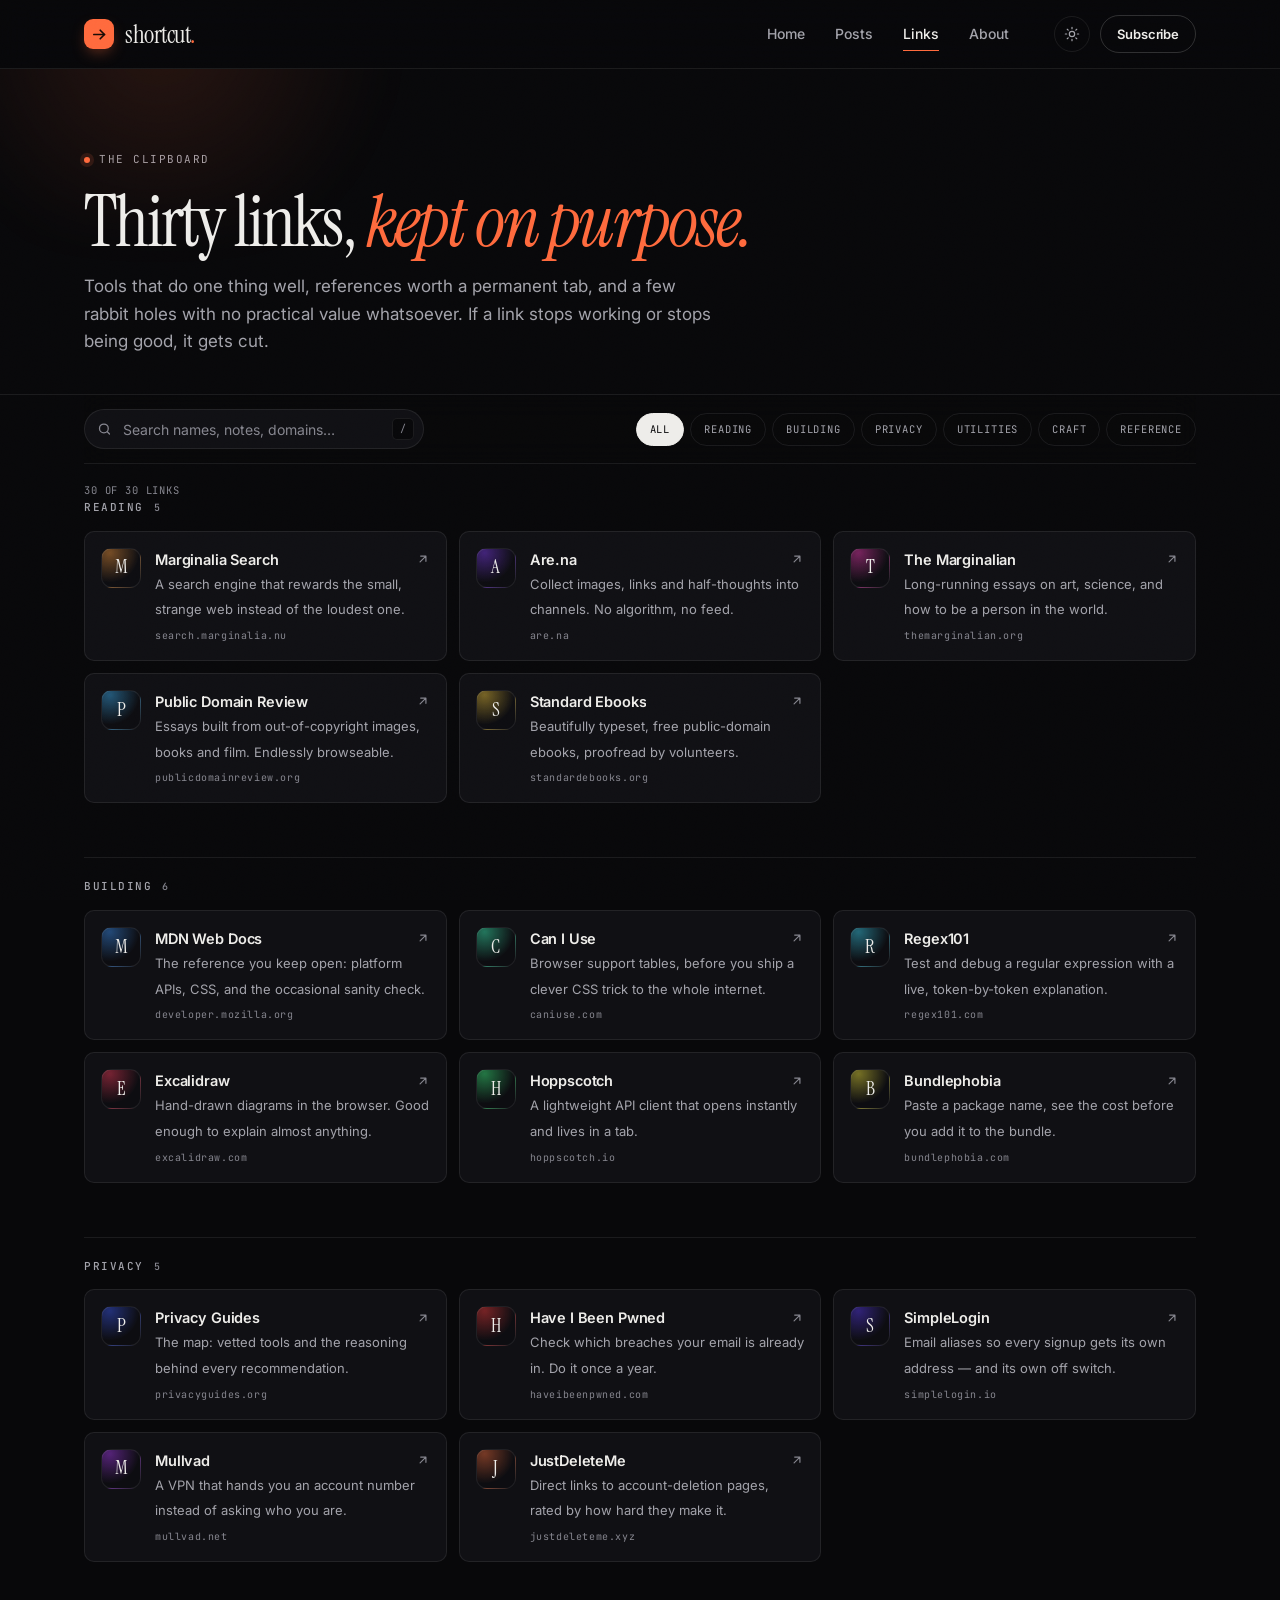
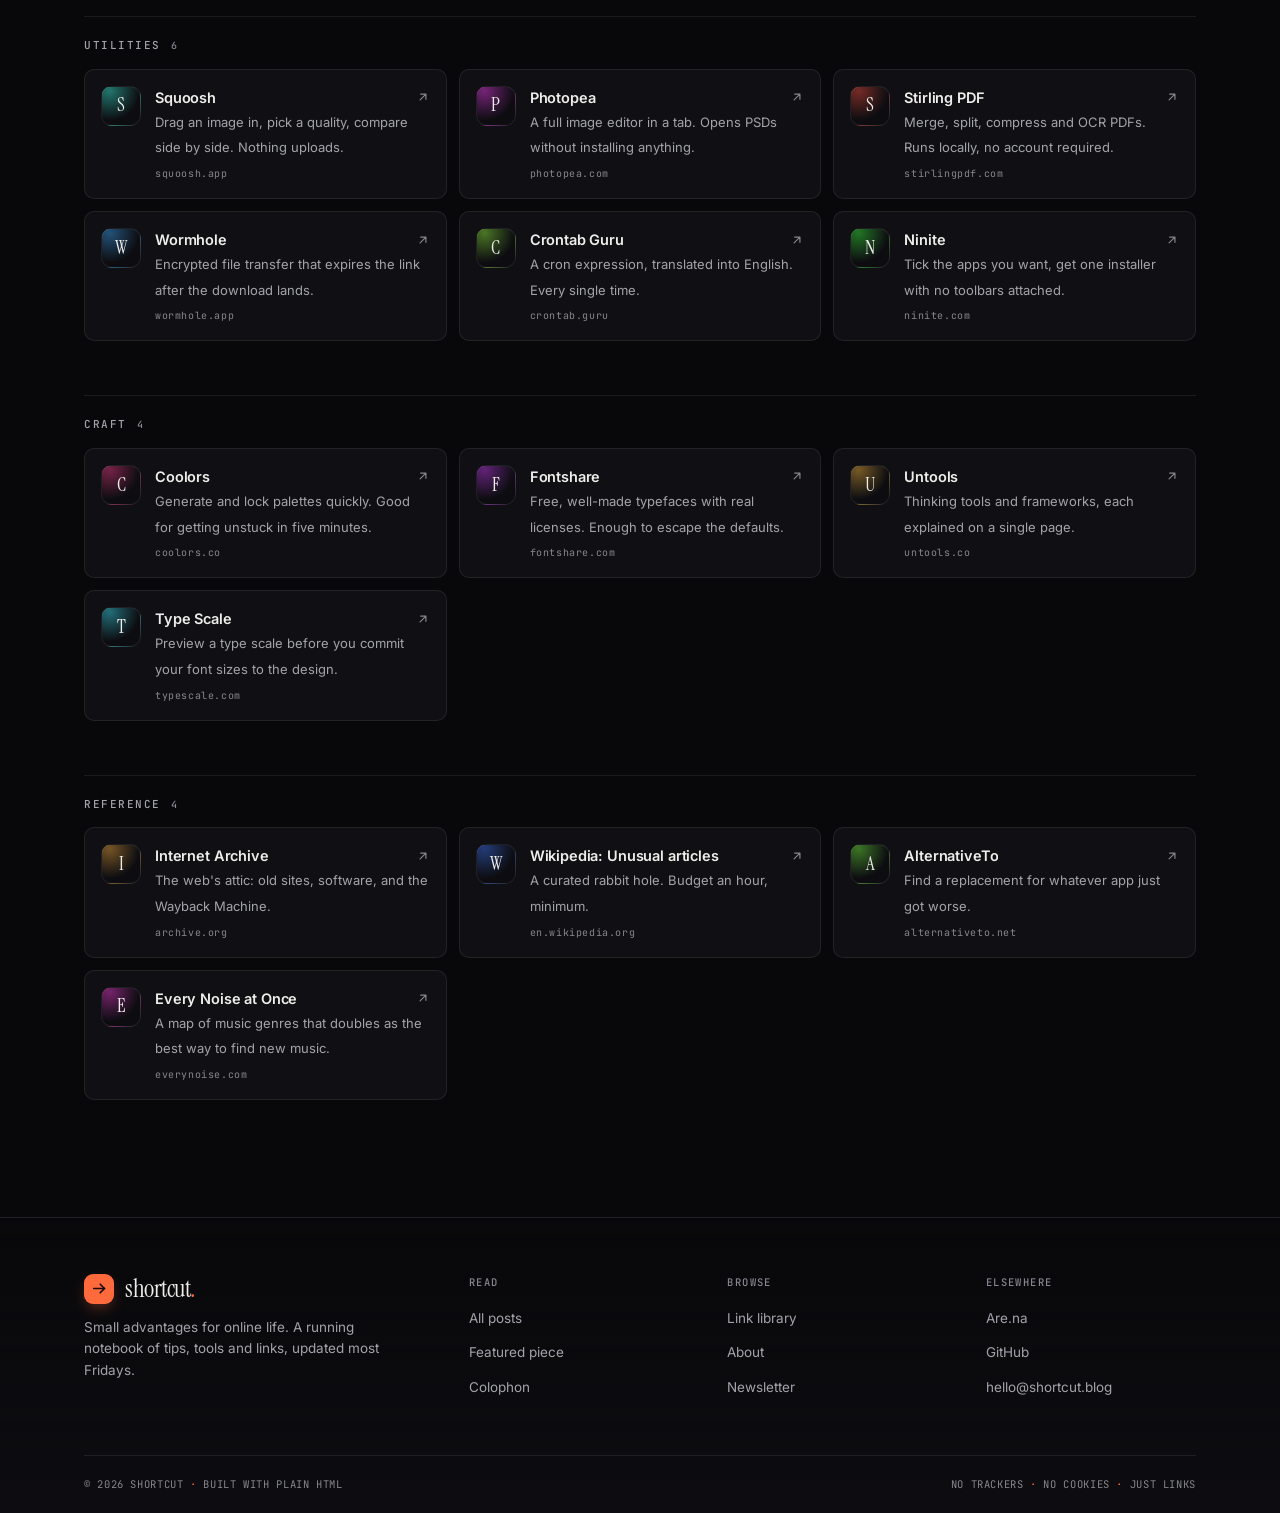
==== website/links.html @ fcca8fcb "Add files via upload" ====
<!doctype html>
<html lang="en" data-theme="dark">
<head>
  <meta charset="utf-8">
  <meta name="viewport" content="width=device-width, initial-scale=1">
  <title>The link library — Shortcut</title>
  <meta name="description" content="Thirty tools, references and rabbit holes worth keeping. Tested, sorted by shelf, and free of affiliate padding.">
  <meta name="theme-color" content="#08080a">
  <link rel="icon" href="data:image/svg+xml,%3Csvg xmlns='http://www.w3.org/2000/svg' viewBox='0 0 64 64'%3E%3Crect width='64' height='64' rx='16' fill='%23ff6a3d'/%3E%3Cpath d='M16 32h30M36 20l12 12-12 12' stroke='%23180b06' stroke-width='6' fill='none' stroke-linecap='round' stroke-linejoin='round'/%3E%3C/svg%3E">
  <script>try{localStorage.getItem('shortcut-theme')==='light'&&document.documentElement.setAttribute('data-theme','light')}catch(e){}</script>
  <link rel="preconnect" href="https://fonts.googleapis.com">
  <link rel="preconnect" href="https://fonts.gstatic.com" crossorigin>
  <link href="https://fonts.googleapis.com/css2?family=Instrument+Serif:ital@0;1&family=Inter:wght@400;500;600&family=JetBrains+Mono:wght@400;500&display=swap" rel="stylesheet">
  <link rel="stylesheet" href="assets/css/style.css">
</head>
<body>
  <a class="skip-link" href="#main">Skip to content</a>

  <header class="site-header">
    <div class="container header-inner">
      <a class="brand" href="index.html" aria-label="Shortcut, home">
        <span class="brand-mark" aria-hidden="true">
          <svg viewBox="0 0 24 24" fill="none" stroke="currentColor" stroke-width="2.4" stroke-linecap="round" stroke-linejoin="round"><path d="M4 12h15"/><path d="M13 6l6 6-6 6"/></svg>
        </span>
        shortcut<span class="brand-dot">.</span>
      </a>
      <nav class="site-nav" id="site-nav" aria-label="Main">
        <a class="nav-link" href="index.html">Home</a>
        <a class="nav-link" href="archive.html">Posts</a>
        <a class="nav-link" href="links.html" aria-current="page">Links</a>
        <a class="nav-link" href="about.html">About</a>
      </nav>
      <div class="header-actions">
        <button class="icon-btn" type="button" data-theme-toggle aria-label="Switch theme">
          <svg class="icon-sun" viewBox="0 0 24 24" fill="none" stroke="currentColor" stroke-width="1.8" stroke-linecap="round"><circle cx="12" cy="12" r="4"/><path d="M12 2v2M12 20v2M2 12h2M20 12h2M4.9 4.9l1.4 1.4M17.7 17.7l1.4 1.4M4.9 19.1l1.4-1.4M17.7 6.3l1.4-1.4"/></svg>
          <svg class="icon-moon" viewBox="0 0 24 24" fill="none" stroke="currentColor" stroke-width="1.8" stroke-linecap="round" stroke-linejoin="round"><path d="M21 12.8A9 9 0 1 1 11.2 3a7 7 0 0 0 9.8 9.8Z"/></svg>
        </button>
        <a class="btn btn-ghost btn-sm header-cta" href="index.html#subscribe">Subscribe</a>
        <button class="icon-btn nav-toggle" type="button" aria-expanded="false" aria-controls="site-nav" aria-label="Open menu">
          <svg viewBox="0 0 24 24" fill="none" stroke="currentColor" stroke-width="1.8" stroke-linecap="round"><path d="M3 6h18M3 12h18M3 18h18"/></svg>
        </button>
      </div>
    </div>
  </header>

  <main id="main">
    <div class="page-head">
      <div class="container">
        <p class="eyebrow">The clipboard</p>
        <h1>Thirty links, <em>kept on purpose.</em></h1>
        <p class="lede">
          Tools that do one thing well, references worth a permanent tab, and a few rabbit holes with no practical value whatsoever.
          If a link stops working or stops being good, it gets cut.
        </p>
      </div>
    </div>

    <div class="container">
      <div class="toolbar">
        <div class="search">
          <svg viewBox="0 0 24 24" fill="none" stroke="currentColor" stroke-width="2" stroke-linecap="round" aria-hidden="true"><circle cx="11" cy="11" r="7"/><path d="m20 20-3.5-3.5"/></svg>
          <label class="sr-only" for="links-search">Search links</label>
          <input id="links-search" type="search" placeholder="Search names, notes, domains…" data-search autocomplete="off">
          <kbd>/</kbd>
        </div>
        <div class="chips" id="link-chips" role="group" aria-label="Filter by shelf"></div>
      </div>

      <p class="result-count" id="links-count" aria-live="polite"></p>
      <div class="links-grid" id="links-grid" style="padding-bottom:40px"></div>

      <noscript>
        <div class="empty-state">
          <strong>The library needs JavaScript to filter.</strong>
          <p>It is still worth a look with it off &mdash; but you will have to scroll.</p>
        </div>
      </noscript>
    </div>
  </main>

  <footer class="site-footer">
    <div class="container">
      <div class="footer-top">
        <div class="footer-brand">
          <a class="brand" href="index.html" aria-label="Shortcut, home">
            <span class="brand-mark" aria-hidden="true">
              <svg viewBox="0 0 24 24" fill="none" stroke="currentColor" stroke-width="2.4" stroke-linecap="round" stroke-linejoin="round"><path d="M4 12h15"/><path d="M13 6l6 6-6 6"/></svg>
            </span>
            shortcut<span class="brand-dot">.</span>
          </a>
          <p>Small advantages for online life. A running notebook of tips, tools and links, updated most Fridays.</p>
        </div>
        <div class="footer-col">
          <h3>Read</h3>
          <ul>
            <li><a href="archive.html">All posts</a></li>
            <li><a href="posts/browser-shortcuts.html">Featured piece</a></li>
            <li><a href="about.html#colophon">Colophon</a></li>
          </ul>
        </div>
        <div class="footer-col">
          <h3>Browse</h3>
          <ul>
            <li><a href="links.html">Link library</a></li>
            <li><a href="about.html">About</a></li>
            <li><a href="index.html#subscribe">Newsletter</a></li>
          </ul>
        </div>
        <div class="footer-col">
          <h3>Elsewhere</h3>
          <ul>
            <li><a href="https://www.are.na" target="_blank" rel="noopener noreferrer">Are.na</a></li>
            <li><a href="https://github.com" target="_blank" rel="noopener noreferrer">GitHub</a></li>
            <li><a href="mailto:hello@shortcut.blog">hello@shortcut.blog</a></li>
          </ul>
        </div>
      </div>
      <div class="footer-bottom">
        <span>&copy; <span data-year>2026</span> Shortcut <span class="dot">&middot;</span> Built with plain HTML</span>
        <span>No trackers <span class="dot">&middot;</span> No cookies <span class="dot">&middot;</span> Just links</span>
      </div>
    </div>
  </footer>

  <script src="assets/js/data.js"></script>
  <script src="assets/js/site.js"></script>
</body>
</html>
---- website/assets/css/style.css ----
/* ==========================================================================
   Shortcut — small advantages for online life
   Design system + components. No dependencies.
   ========================================================================== */

/* ---- Tokens -------------------------------------------------------------- */
:root {
  color-scheme: dark;

  --bg: #08080a;
  --bg-elev: #0d0d11;
  --surface: #101014;
  --surface-2: #16161c;

  --line: rgba(255, 255, 255, 0.08);
  --line-strong: rgba(255, 255, 255, 0.16);

  --text: #eeedea;
  --text-dim: #a3a3ab;
  --text-faint: #86868f;

  --accent: #ff6a3d;
  --accent-ink: #180b06;
  --accent-soft: rgba(255, 106, 61, 0.13);
  --violet: #8b7cff;

  --radius-sm: 10px;
  --radius: 16px;
  --radius-lg: 24px;

  --shadow: 0 24px 70px -24px rgba(0, 0, 0, 0.85);
  --shadow-soft: 0 10px 30px -12px rgba(0, 0, 0, 0.6);

  --font-display: "Instrument Serif", ui-serif, "Iowan Old Style", Georgia, serif;
  --font-body: "Inter", ui-sans-serif, system-ui, -apple-system, "Segoe UI", sans-serif;
  --font-mono: "JetBrains Mono", ui-monospace, SFMono-Regular, Menlo, monospace;

  --header-h: 68px;
  --page: 1160px;
  --ease: cubic-bezier(0.22, 0.61, 0.36, 1);
}

[data-theme="light"] {
  color-scheme: light;

  --bg: #f6f3ee;
  --bg-elev: #fffdf8;
  --surface: #fffdf8;
  --surface-2: #f0ece4;

  --line: rgba(20, 18, 14, 0.1);
  --line-strong: rgba(20, 18, 14, 0.2);

  --text: #16150f;
  --text-dim: #5d5a51;
  --text-faint: #6e6a60;

  --accent: #c8401a;
  --accent-ink: #fff8f4;
  --accent-soft: rgba(200, 64, 26, 0.1);
  --violet: #6448d8;

  --shadow: 0 24px 70px -28px rgba(40, 30, 20, 0.35);
  --shadow-soft: 0 10px 30px -14px rgba(40, 30, 20, 0.3);
}

/* ---- Reset --------------------------------------------------------------- */
*,
*::before,
*::after { box-sizing: border-box; }

* { margin: 0; }

html {
  -webkit-text-size-adjust: 100%;
  scroll-behavior: smooth;
  scroll-padding-top: calc(var(--header-h) + 24px);
}

body {
  min-height: 100vh;
  background: var(--bg);
  color: var(--text);
  font-family: var(--font-body);
  font-size: 16px;
  line-height: 1.6;
  -webkit-font-smoothing: antialiased;
  text-rendering: optimizeLegibility;
  overflow-x: hidden;
}

img, svg { display: block; max-width: 100%; }

a { color: inherit; text-decoration: none; }

button, input, textarea, select { font: inherit; color: inherit; }

button { background: none; border: 0; cursor: pointer; }

::selection {
  background: var(--accent);
  color: var(--accent-ink);
}

:focus-visible {
  outline: 2px solid var(--accent);
  outline-offset: 3px;
  border-radius: 4px;
}

::-webkit-scrollbar { width: 10px; height: 10px; }
::-webkit-scrollbar-track { background: var(--bg); }
::-webkit-scrollbar-thumb {
  background: var(--surface-2);
  border-radius: 99px;
  border: 2px solid var(--bg);
}
::-webkit-scrollbar-thumb:hover { background: var(--line-strong); }

/* Film grain over everything, very subtle */
body::after {
  content: "";
  position: fixed;
  inset: 0;
  z-index: 9999;
  pointer-events: none;
  opacity: 0.035;
  mix-blend-mode: overlay;
  background-image: url("data:image/svg+xml,%3Csvg xmlns='http://www.w3.org/2000/svg' width='200' height='200'%3E%3Cfilter id='n'%3E%3CfeTurbulence type='fractalNoise' baseFrequency='0.85' numOctaves='3'/%3E%3C/filter%3E%3Crect width='200' height='200' filter='url(%23n)'/%3E%3C/svg%3E");
}

/* ---- Layout helpers ------------------------------------------------------ */
.container {
  width: 100%;
  max-width: var(--page);
  margin-inline: auto;
  padding-inline: 24px;
}

.section { padding-block: clamp(48px, 7vw, 88px); }

.skip-link {
  position: absolute;
  left: 16px;
  top: -100px;
  z-index: 200;
  padding: 10px 16px;
  background: var(--accent);
  color: var(--accent-ink);
  border-radius: 8px;
  font-weight: 600;
  transition: top 0.2s var(--ease);
}
.skip-link:focus { top: 12px; }

.mono {
  font-family: var(--font-mono);
  font-size: 11px;
  letter-spacing: 0.12em;
  text-transform: uppercase;
}

.eyebrow {
  display: inline-flex;
  align-items: center;
  gap: 9px;
  font-family: var(--font-mono);
  font-size: 11px;
  letter-spacing: 0.14em;
  text-transform: uppercase;
  color: var(--text-dim);
}

.eyebrow::before {
  content: "";
  width: 6px;
  height: 6px;
  border-radius: 99px;
  background: var(--accent);
  box-shadow: 0 0 0 4px var(--accent-soft);
}

/* ---- Buttons ------------------------------------------------------------- */
.btn {
  display: inline-flex;
  align-items: center;
  justify-content: center;
  gap: 9px;
  height: 46px;
  padding: 0 22px;
  border-radius: 99px;
  font-size: 14.5px;
  font-weight: 600;
  letter-spacing: -0.01em;
  white-space: nowrap;
  transition: transform 0.25s var(--ease), background 0.25s var(--ease),
    border-color 0.25s var(--ease), color 0.25s var(--ease);
}

.btn svg { width: 16px; height: 16px; }

.btn-primary {
  background: var(--accent);
  color: var(--accent-ink);
  box-shadow: 0 12px 30px -12px color-mix(in oklab, var(--accent) 80%, transparent);
}
.btn-primary:hover { transform: translateY(-2px); }

.btn-ghost {
  border: 1px solid var(--line-strong);
  color: var(--text);
}
.btn-ghost:hover {
  border-color: var(--text-faint);
  background: var(--surface);
  transform: translateY(-2px);
}

.btn-sm { height: 38px; padding: 0 16px; font-size: 13px; }

.text-link {
  display: inline-flex;
  align-items: center;
  gap: 7px;
  font-size: 14px;
  font-weight: 500;
  color: var(--text-dim);
  transition: color 0.2s var(--ease), gap 0.2s var(--ease);
}
.text-link:hover { color: var(--accent); gap: 11px; }

/* ---- Header -------------------------------------------------------------- */
.site-header {
  position: sticky;
  top: 0;
  z-index: 100;
  border-bottom: 1px solid var(--line);
  background: color-mix(in oklab, var(--bg) 82%, transparent);
  backdrop-filter: blur(18px) saturate(150%);
  -webkit-backdrop-filter: blur(18px) saturate(150%);
}

.header-inner {
  display: flex;
  align-items: center;
  gap: 32px;
  height: var(--header-h);
}

.brand {
  display: inline-flex;
  align-items: center;
  gap: 0;
  font-family: var(--font-display);
  font-size: 25px;
  letter-spacing: -0.02em;
  line-height: 1;
  margin-right: auto;
}

.brand-mark {
  display: grid;
  place-items: center;
  width: 30px;
  height: 30px;
  margin-right: 11px;
  border-radius: 9px;
  background: var(--accent);
  color: var(--accent-ink);
  box-shadow: 0 6px 18px -8px var(--accent);
  transition: transform 0.3s var(--ease);
}
.brand:hover .brand-mark { transform: rotate(-8deg) scale(1.05); }
.brand-mark svg { width: 17px; height: 17px; }

.brand-dot { color: var(--accent); }

.site-nav { display: flex; align-items: center; gap: 4px; }

.nav-link {
  position: relative;
  padding: 8px 13px;
  border-radius: 8px;
  font-size: 14px;
  font-weight: 500;
  color: var(--text-dim);
  transition: color 0.2s var(--ease), background 0.2s var(--ease);
}
.nav-link:hover { color: var(--text); background: var(--surface); }
.nav-link[aria-current="page"] { color: var(--text); }
.nav-link[aria-current="page"]::after {
  content: "";
  position: absolute;
  left: 13px;
  right: 13px;
  bottom: 2px;
  height: 1px;
  background: var(--accent);
}

.header-actions { display: flex; align-items: center; gap: 10px; }

.icon-btn {
  display: grid;
  place-items: center;
  width: 36px;
  height: 36px;
  border-radius: 99px;
  border: 1px solid var(--line);
  color: var(--text-dim);
  transition: color 0.2s var(--ease), border-color 0.2s var(--ease),
    background 0.2s var(--ease);
}
.icon-btn:hover {
  color: var(--text);
  border-color: var(--line-strong);
  background: var(--surface);
}
.icon-btn svg { width: 16px; height: 16px; }

.icon-moon { display: none; }
[data-theme="light"] .icon-moon { display: block; }
[data-theme="light"] .icon-sun { display: none; }

.nav-toggle { display: none; }

@media (max-width: 860px) {
  .site-nav {
    position: fixed;
    inset: var(--header-h) 0 auto 0;
    flex-direction: column;
    align-items: stretch;
    gap: 2px;
    padding: 12px 16px 20px;
    background: var(--bg-elev);
    border-bottom: 1px solid var(--line);
    box-shadow: var(--shadow-soft);
    transform: translateY(-8px);
    opacity: 0;
    pointer-events: none;
    transition: opacity 0.22s var(--ease), transform 0.22s var(--ease);
  }
  .site-nav.open {
    transform: none;
    opacity: 1;
    pointer-events: auto;
  }
  .nav-link { padding: 12px 14px; font-size: 15px; }
  .nav-link[aria-current="page"]::after { display: none; }
  .nav-toggle { display: grid; }
  .header-cta { display: none; }
}

/* ---- Hero ---------------------------------------------------------------- */
.hero {
  position: relative;
  padding: clamp(56px, 8vw, 104px) 0 clamp(40px, 5vw, 64px);
  overflow: hidden;
}

.hero::before,
.hero::after {
  content: "";
  position: absolute;
  border-radius: 50%;
  pointer-events: none;
  filter: blur(30px);
}
.hero::before {
  width: 760px;
  height: 560px;
  top: -280px;
  left: -180px;
  background: radial-gradient(circle at center, var(--accent-soft), transparent 68%);
  opacity: 0.95;
}
.hero::after {
  width: 620px;
  height: 480px;
  top: -180px;
  right: -160px;
  background: radial-gradient(circle at center, color-mix(in oklab, var(--violet) 22%, transparent), transparent 70%);
}

.hero-grid-bg {
  position: absolute;
  inset: 0;
  pointer-events: none;
  background-image:
    linear-gradient(to right, var(--line) 1px, transparent 1px),
    linear-gradient(to bottom, var(--line) 1px, transparent 1px);
  background-size: 76px 76px;
  opacity: 0.6;
  -webkit-mask-image: radial-gradient(ellipse 75% 65% at 50% 0%, #000 20%, transparent 72%);
  mask-image: radial-gradient(ellipse 75% 65% at 50% 0%, #000 20%, transparent 72%);
}

.hero-inner {
  position: relative;
  display: grid;
  grid-template-columns: minmax(0, 1.15fr) minmax(0, 0.85fr);
  gap: clamp(32px, 5vw, 72px);
  align-items: center;
}

.hero-copy { max-width: 620px; }

.hero h1 {
  font-family: var(--font-display);
  font-weight: 400;
  font-size: clamp(46px, 7.4vw, 92px);
  line-height: 0.94;
  letter-spacing: -0.028em;
  margin: 22px 0 0;
}

.hero h1 em {
  font-style: italic;
  color: var(--accent);
}

.hero-lede {
  max-width: 46ch;
  margin-top: 24px;
  font-size: clamp(16px, 1.6vw, 18px);
  line-height: 1.62;
  color: var(--text-dim);
}

.hero-actions {
  display: flex;
  flex-wrap: wrap;
  gap: 12px;
  margin-top: 32px;
}

.hero-stats {
  display: flex;
  flex-wrap: wrap;
  gap: 10px 26px;
  margin-top: 40px;
  padding-top: 22px;
  border-top: 1px solid var(--line);
  font-family: var(--font-mono);
  font-size: 11px;
  letter-spacing: 0.08em;
  text-transform: uppercase;
  color: var(--text-faint);
}
.hero-stats b {
  color: var(--text);
  font-weight: 500;
}

/* Browser-chrome mock card */
.mock-wrap {
  position: relative;
  perspective: 1200px;
}

.mock {
  position: relative;
  border: 1px solid var(--line);
  border-radius: var(--radius-lg);
  background: linear-gradient(170deg, var(--surface-2), var(--bg-elev) 55%);
  box-shadow: var(--shadow);
  overflow: hidden;
  transform: rotate(-1.4deg);
  transition: transform 0.5s var(--ease);
}
.mock:hover { transform: rotate(0deg) translateY(-4px); }

.mock-bar {
  display: flex;
  align-items: center;
  gap: 6px;
  padding: 12px 14px;
  border-bottom: 1px solid var(--line);
  background: color-mix(in oklab, var(--bg) 30%, transparent);
}
.mock-dot {
  width: 9px;
  height: 9px;
  border-radius: 99px;
  background: var(--line-strong);
}
.mock-dot:first-child { background: color-mix(in oklab, var(--accent) 60%, var(--line)); }
.mock-url {
  margin-left: 8px;
  font-family: var(--font-mono);
  font-size: 10.5px;
  letter-spacing: 0.06em;
  color: var(--text-faint);
}

.mock-body { padding: 22px 24px 26px; }

.mock-label {
  display: flex;
  justify-content: space-between;
  gap: 12px;
  font-family: var(--font-mono);
  font-size: 10.5px;
  letter-spacing: 0.14em;
  text-transform: uppercase;
  color: var(--text-faint);
  margin-bottom: 16px;
}
.mock-label span:last-child { color: var(--accent); }

.mock-title {
  font-family: var(--font-display);
  font-weight: 400;
  font-size: clamp(24px, 2.6vw, 31px);
  line-height: 1.1;
  letter-spacing: -0.02em;
}

.mock p {
  margin-top: 10px;
  font-size: 14px;
  line-height: 1.6;
  color: var(--text-dim);
  max-width: 34ch;
}

.keys {
  display: flex;
  align-items: center;
  gap: 7px;
  margin-top: 22px;
  padding-top: 18px;
  border-top: 1px dashed var(--line);
}

.kbd {
  display: inline-grid;
  place-items: center;
  min-width: 30px;
  height: 30px;
  padding: 0 8px;
  border: 1px solid var(--line-strong);
  border-bottom-width: 2px;
  border-radius: 7px;
  background: var(--surface);
  font-family: var(--font-mono);
  font-size: 12px;
  color: var(--text);
}
.kbd-plus { color: var(--text-faint); font-size: 11px; }
.keys-note {
  margin-left: auto;
  font-family: var(--font-mono);
  font-size: 10.5px;
  letter-spacing: 0.08em;
  text-transform: uppercase;
  color: var(--text-faint);
}

.mock-badge {
  position: absolute;
  right: -14px;
  bottom: -18px;
  display: flex;
  align-items: center;
  gap: 8px;
  padding: 10px 14px;
  border-radius: 99px;
  border: 1px solid var(--line);
  background: var(--bg-elev);
  box-shadow: var(--shadow-soft);
  font-family: var(--font-mono);
  font-size: 10.5px;
  letter-spacing: 0.08em;
  text-transform: uppercase;
  color: var(--text-dim);
  transform: rotate(2.5deg);
}
.mock-badge b { color: var(--text); font-weight: 500; }

@media (max-width: 940px) {
  .hero-inner { grid-template-columns: 1fr; }
  .mock-wrap { max-width: 440px; }
  .mock-badge { right: 10px; }
}

/* ---- Section heads ------------------------------------------------------- */
.section-head {
  display: flex;
  align-items: flex-end;
  justify-content: space-between;
  gap: 20px;
  margin-bottom: clamp(22px, 3vw, 34px);
}

.section-head h2 {
  margin-top: 10px;
  font-family: var(--font-display);
  font-weight: 400;
  font-size: clamp(30px, 4vw, 46px);
  line-height: 1;
  letter-spacing: -0.025em;
}

.section-head p.sub {
  margin-top: 10px;
  max-width: 52ch;
  color: var(--text-dim);
  font-size: 15px;
}

/* ---- Featured post ------------------------------------------------------- */
.featured {
  position: relative;
  display: grid;
  grid-template-columns: 1.02fr 0.98fr;
  gap: clamp(24px, 4vw, 56px);
  align-items: center;
  padding: clamp(22px, 3vw, 34px);
  border: 1px solid var(--line);
  border-radius: var(--radius-lg);
  background:
    radial-gradient(90% 120% at 100% 0%, var(--accent-soft), transparent 55%),
    linear-gradient(160deg, var(--surface), var(--bg-elev));
  overflow: hidden;
  transition: border-color 0.3s var(--ease);
}
.featured:hover { border-color: var(--line-strong); }

.featured-body { padding: 4px 0; }

.featured h2 {
  margin-top: 14px;
  font-family: var(--font-display);
  font-weight: 400;
  font-size: clamp(30px, 4.2vw, 50px);
  line-height: 1.02;
  letter-spacing: -0.025em;
}
.featured h2 a:hover { color: var(--accent); }

.featured p {
  margin-top: 14px;
  max-width: 46ch;
  color: var(--text-dim);
  font-size: 15.5px;
}

.featured-cta {
  display: flex;
  align-items: center;
  gap: 18px;
  flex-wrap: wrap;
  margin-top: 26px;
}

/* ---- Post art ------------------------------------------------------------ */
.post-art {
  position: relative;
  aspect-ratio: 16 / 10;
  border-radius: var(--radius);
  overflow: hidden;
  background:
    radial-gradient(85% 85% at 14% 8%, hsl(var(--h, 20) 92% 58% / 0.55), transparent 58%),
    radial-gradient(90% 90% at 88% 92%, hsl(calc(var(--h, 20) + 58) 88% 55% / 0.38), transparent 62%),
    linear-gradient(160deg, #121218, #08080b);
  isolation: isolate;
}

.post-art::before {
  content: "";
  position: absolute;
  inset: 0;
  background-image:
    linear-gradient(to right, rgba(255, 255, 255, 0.07) 1px, transparent 1px),
    linear-gradient(to bottom, rgba(255, 255, 255, 0.07) 1px, transparent 1px);
  background-size: 34px 34px;
  -webkit-mask-image: radial-gradient(ellipse 80% 80% at 30% 20%, #000, transparent 78%);
  mask-image: radial-gradient(ellipse 80% 80% at 30% 20%, #000, transparent 78%);
  opacity: 0.7;
}

.post-art::after {
  content: attr(data-num);
  position: absolute;
  right: 14px;
  bottom: -14px;
  font-family: var(--font-display);
  font-size: clamp(96px, 13vw, 150px);
  line-height: 1;
  color: rgba(255, 255, 255, 0.13);
  letter-spacing: -0.04em;
}

.art-glyph {
  position: absolute;
  left: 20px;
  top: 18px;
  z-index: 2;
  display: grid;
  place-items: center;
  width: 40px;
  height: 40px;
  border-radius: 12px;
  border: 1px solid rgba(255, 255, 255, 0.18);
  background: rgba(10, 10, 14, 0.45);
  backdrop-filter: blur(6px);
  font-family: var(--font-display);
  font-size: 20px;
  color: #fff;
  font-style: italic;
}

.featured .post-art { aspect-ratio: 4 / 3; }

/* ---- Post cards ---------------------------------------------------------- */
.posts-grid {
  display: grid;
  grid-template-columns: repeat(auto-fill, minmax(272px, 1fr));
  gap: 18px;
}

.post-card {
  display: flex;
  flex-direction: column;
  border: 1px solid var(--line);
  border-radius: var(--radius);
  background: var(--surface);
  overflow: hidden;
  transition: transform 0.35s var(--ease), border-color 0.35s var(--ease),
    background 0.35s var(--ease);
}
.post-card:hover {
  transform: translateY(-4px);
  border-color: var(--line-strong);
  background: var(--surface-2);
}
.post-card .post-art {
  border-radius: 0;
  border-bottom: 1px solid var(--line);
  aspect-ratio: 16 / 9;
  transition: filter 0.4s var(--ease);
}
.post-card:hover .post-art { filter: saturate(1.15) brightness(1.05); }

.post-card-body {
  display: flex;
  flex-direction: column;
  gap: 10px;
  padding: 18px 20px 20px;
  flex: 1;
}

.post-card h2 {
  font-size: 19px;
  font-weight: 600;
  line-height: 1.32;
  letter-spacing: -0.015em;
}
.post-card:hover h2 { color: var(--accent); }

.post-card p {
  font-size: 14px;
  line-height: 1.55;
  color: var(--text-dim);
  display: -webkit-box;
  -webkit-line-clamp: 2;
  -webkit-box-orient: vertical;
  overflow: hidden;
}

.meta {
  display: flex;
  align-items: center;
  flex-wrap: wrap;
  gap: 8px;
  font-family: var(--font-mono);
  font-size: 10.5px;
  letter-spacing: 0.1em;
  text-transform: uppercase;
  color: var(--text-faint);
}
.meta .sep { opacity: 0.4; }

.tag {
  padding: 3px 9px;
  border-radius: 99px;
  border: 1px solid var(--line);
  background: var(--bg-elev);
  font-family: var(--font-mono);
  font-size: 10px;
  letter-spacing: 0.1em;
  text-transform: uppercase;
  color: var(--text-dim);
}
.post-card:hover .tag { border-color: color-mix(in oklab, var(--accent) 40%, var(--line)); }

.card-foot {
  display: flex;
  align-items: center;
  justify-content: space-between;
  gap: 12px;
  margin-top: auto;
  padding-top: 8px;
  font-family: var(--font-mono);
  font-size: 10.5px;
  letter-spacing: 0.08em;
  text-transform: uppercase;
  color: var(--text-faint);
}
.card-foot .go {
  color: var(--text-dim);
  transition: color 0.2s var(--ease), transform 0.2s var(--ease);
}
.post-card:hover .card-foot .go { color: var(--accent); transform: translateX(3px); }

/* ---- Link library -------------------------------------------------------- */
.links-grid {
  display: grid;
  grid-template-columns: repeat(auto-fill, minmax(290px, 1fr));
  gap: 12px;
}

.link-card {
  display: flex;
  align-items: flex-start;
  gap: 14px;
  padding: 16px;
  border: 1px solid var(--line);
  border-radius: var(--radius-sm);
  background: var(--surface);
  transition: transform 0.3s var(--ease), border-color 0.3s var(--ease),
    background 0.3s var(--ease);
}
.link-card:hover {
  transform: translateY(-2px);
  border-color: var(--line-strong);
  background: var(--surface-2);
}

.monogram {
  flex: none;
  display: grid;
  place-items: center;
  width: 40px;
  height: 40px;
  border-radius: 11px;
  border: 1px solid var(--line);
  background:
    radial-gradient(120% 120% at 20% 10%, hsl(var(--h, 20) 90% 60% / 0.45), transparent 65%),
    var(--bg-elev);
  font-family: var(--font-display);
  font-size: 19px;
  color: var(--text);
}

.link-body { min-width: 0; flex: 1; }

.link-top {
  display: flex;
  align-items: center;
  gap: 8px;
}
.link-name {
  font-size: 14.5px;
  font-weight: 600;
  letter-spacing: -0.01em;
  white-space: nowrap;
  overflow: hidden;
  text-overflow: ellipsis;
}
.link-arrow {
  margin-left: auto;
  flex: none;
  color: var(--text-faint);
  transition: color 0.2s var(--ease), transform 0.2s var(--ease);
}
.link-card:hover .link-arrow { color: var(--accent); transform: translate(2px, -2px); }
.link-arrow svg { width: 14px; height: 14px; }

.link-note {
  margin-top: 3px;
  font-size: 13px;
  line-height: 1.5;
  color: var(--text-dim);
}
.link-domain {
  display: block;
  margin-top: 6px;
  font-family: var(--font-mono);
  font-size: 10px;
  letter-spacing: 0.06em;
  color: var(--text-faint);
}

/* ---- CTA / subscribe ----------------------------------------------------- */
.cta {
  position: relative;
  display: grid;
  grid-template-columns: minmax(0, 1fr) minmax(0, 0.9fr);
  gap: clamp(24px, 4vw, 56px);
  align-items: center;
  padding: clamp(28px, 5vw, 54px);
  border: 1px solid var(--line);
  border-radius: var(--radius-lg);
  background:
    radial-gradient(80% 130% at 100% 0%, var(--accent-soft), transparent 58%),
    radial-gradient(70% 120% at 0% 100%, color-mix(in oklab, var(--violet) 14%, transparent), transparent 60%),
    var(--surface);
  overflow: hidden;
}

.cta h2 {
  font-family: var(--font-display);
  font-weight: 400;
  font-size: clamp(30px, 4.4vw, 48px);
  line-height: 1.02;
  letter-spacing: -0.025em;
}
.cta h2 em { font-style: italic; color: var(--accent); }
.cta p {
  margin-top: 12px;
  max-width: 44ch;
  color: var(--text-dim);
  font-size: 15px;
}

.subscribe { width: 100%; }

.subscribe-row {
  display: flex;
  gap: 8px;
  padding: 6px;
  border: 1px solid var(--line-strong);
  border-radius: 99px;
  background: var(--bg);
}
.subscribe-row:focus-within { border-color: var(--accent); }
.subscribe input {
  flex: 1;
  min-width: 0;
  padding: 0 16px;
  border: 0;
  background: transparent;
  font-size: 14.5px;
  outline: none;
}
.subscribe input::placeholder { color: var(--text-faint); }
.subscribe button { flex: none; }

.form-note {
  margin-top: 12px;
  font-family: var(--font-mono);
  font-size: 10.5px;
  letter-spacing: 0.06em;
  text-transform: uppercase;
  color: var(--text-faint);
}
.form-note.ok { color: var(--accent); }

@media (max-width: 820px) {
  .featured { grid-template-columns: 1fr; }
  .featured .post-art { aspect-ratio: 16 / 9; }
  .cta { grid-template-columns: 1fr; }
}

/* ---- Footer -------------------------------------------------------------- */
.site-footer {
  margin-top: clamp(40px, 6vw, 80px);
  border-top: 1px solid var(--line);
  background: linear-gradient(180deg, transparent, var(--bg-elev));
}

.footer-top {
  display: grid;
  grid-template-columns: 1.6fr 1fr 1fr 1fr;
  gap: clamp(24px, 4vw, 48px);
  padding-block: clamp(36px, 5vw, 56px);
}

.footer-brand p {
  margin-top: 12px;
  max-width: 34ch;
  font-size: 13.5px;
  line-height: 1.6;
  color: var(--text-dim);
}

.footer-col h3 {
  font-family: var(--font-mono);
  font-size: 10.5px;
  font-weight: 500;
  letter-spacing: 0.14em;
  text-transform: uppercase;
  color: var(--text-faint);
  margin-bottom: 14px;
}
.footer-col ul { list-style: none; padding: 0; display: grid; gap: 9px; }
.footer-col a {
  font-size: 13.5px;
  color: var(--text-dim);
  transition: color 0.2s var(--ease);
}
.footer-col a:hover { color: var(--accent); }

.footer-bottom {
  display: flex;
  flex-wrap: wrap;
  align-items: center;
  justify-content: space-between;
  gap: 12px;
  padding-block: 20px;
  border-top: 1px solid var(--line);
  font-family: var(--font-mono);
  font-size: 10.5px;
  letter-spacing: 0.06em;
  text-transform: uppercase;
  color: var(--text-faint);
}
.footer-bottom .dot { color: var(--accent); }

@media (max-width: 760px) {
  .footer-top { grid-template-columns: 1fr 1fr; }
  .footer-brand { grid-column: 1 / -1; }
}

/* ---- Page header --------------------------------------------------------- */
.page-head {
  position: relative;
  padding: clamp(44px, 6vw, 76px) 0 clamp(28px, 3vw, 40px);
  border-bottom: 1px solid var(--line);
  overflow: hidden;
}
.page-head::before {
  content: "";
  position: absolute;
  width: 560px;
  height: 380px;
  top: -220px;
  left: -120px;
  background: radial-gradient(circle at center, var(--accent-soft), transparent 68%);
  filter: blur(24px);
  pointer-events: none;
}
.page-head h1 {
  position: relative;
  margin-top: 16px;
  font-family: var(--font-display);
  font-weight: 400;
  font-size: clamp(40px, 6vw, 72px);
  line-height: 0.98;
  letter-spacing: -0.03em;
}
.page-head h1 em { font-style: italic; color: var(--accent); }
.page-head p.lede {
  position: relative;
  max-width: 58ch;
  margin-top: 16px;
  font-size: clamp(15px, 1.5vw, 17px);
  line-height: 1.62;
  color: var(--text-dim);
}

/* ---- Toolbar: search + filters ------------------------------------------- */
.toolbar {
  position: sticky;
  top: var(--header-h);
  z-index: 30;
  display: flex;
  flex-wrap: wrap;
  align-items: center;
  justify-content: space-between;
  gap: 14px;
  padding-block: 14px;
  border-bottom: 1px solid var(--line);
  background: color-mix(in oklab, var(--bg) 88%, transparent);
  backdrop-filter: blur(14px);
  -webkit-backdrop-filter: blur(14px);
}

.search {
  position: relative;
  flex: 1 1 240px;
  max-width: 340px;
}
.search svg {
  position: absolute;
  left: 13px;
  top: 50%;
  transform: translateY(-50%);
  width: 15px;
  height: 15px;
  color: var(--text-faint);
  pointer-events: none;
}
.search input {
  width: 100%;
  height: 40px;
  padding: 0 46px 0 38px;
  border: 1px solid var(--line);
  border-radius: 99px;
  background: var(--surface);
  font-size: 14px;
  outline: none;
  transition: border-color 0.2s var(--ease), background 0.2s var(--ease);
}
.search input:focus { border-color: var(--accent); background: var(--bg-elev); }
.search input::placeholder { color: var(--text-faint); }
.search kbd {
  position: absolute;
  right: 10px;
  top: 50%;
  transform: translateY(-50%);
  padding: 2px 7px;
  border: 1px solid var(--line);
  border-radius: 5px;
  font-family: var(--font-mono);
  font-size: 10px;
  color: var(--text-faint);
  background: var(--bg);
}
.search input:focus ~ kbd { opacity: 0; }

.chips {
  display: flex;
  flex-wrap: wrap;
  gap: 6px;
}

.chip {
  padding: 7px 13px;
  border: 1px solid var(--line);
  border-radius: 99px;
  font-family: var(--font-mono);
  font-size: 10.5px;
  letter-spacing: 0.08em;
  text-transform: uppercase;
  color: var(--text-dim);
  transition: color 0.2s var(--ease), border-color 0.2s var(--ease),
    background 0.2s var(--ease);
}
.chip:hover { color: var(--text); border-color: var(--line-strong); }
.chip[aria-pressed="true"] {
  background: var(--text);
  border-color: var(--text);
  color: var(--bg);
}

.result-count {
  font-family: var(--font-mono);
  font-size: 10.5px;
  letter-spacing: 0.08em;
  text-transform: uppercase;
  color: var(--text-faint);
  padding-top: 18px;
}

.empty-state {
  padding: 64px 20px;
  text-align: center;
  border: 1px dashed var(--line-strong);
  border-radius: var(--radius);
  color: var(--text-dim);
}
.empty-state strong {
  display: block;
  font-family: var(--font-display);
  font-size: 28px;
  font-weight: 400;
  color: var(--text);
  margin-bottom: 6px;
}

@media (max-width: 700px) {
  .toolbar { gap: 10px; }
  .search { max-width: none; flex-basis: 100%; }
  .chips {
    margin-left: 0;
    flex-wrap: nowrap;
    overflow-x: auto;
    width: 100%;
    padding-bottom: 4px;
    scrollbar-width: none;
  }
  .chips::-webkit-scrollbar { display: none; }
  .chip { flex: none; }
}

/* ---- Article ------------------------------------------------------------- */
.read-progress {
  position: fixed;
  top: 0;
  left: 0;
  z-index: 200;
  height: 2px;
  width: 0;
  background: var(--accent);
  box-shadow: 0 0 12px var(--accent);
  transition: width 0.1s linear;
}

.article-hero {
  max-width: 820px;
  padding-block: clamp(36px, 5vw, 64px) clamp(24px, 3vw, 36px);
}

.breadcrumb {
  display: flex;
  align-items: center;
  gap: 8px;
  font-family: var(--font-mono);
  font-size: 10.5px;
  letter-spacing: 0.1em;
  text-transform: uppercase;
  color: var(--text-faint);
}
.breadcrumb a:hover { color: var(--accent); }
.breadcrumb .slash { opacity: 0.4; }

.article-hero h1 {
  margin-top: 20px;
  font-family: var(--font-display);
  font-weight: 400;
  font-size: clamp(34px, 5.4vw, 62px);
  line-height: 1.02;
  letter-spacing: -0.028em;
  text-wrap: balance;
}

.article-dek {
  margin-top: 18px;
  max-width: 62ch;
  font-size: clamp(16px, 1.6vw, 18.5px);
  line-height: 1.6;
  color: var(--text-dim);
}

.byline {
  display: flex;
  flex-wrap: wrap;
  align-items: center;
  gap: 10px 14px;
  margin-top: 26px;
  padding-top: 18px;
  border-top: 1px solid var(--line);
  font-family: var(--font-mono);
  font-size: 10.5px;
  letter-spacing: 0.08em;
  text-transform: uppercase;
  color: var(--text-faint);
}
.byline .avatar {
  display: grid;
  place-items: center;
  width: 28px;
  height: 28px;
  border-radius: 99px;
  border: 1px solid var(--line-strong);
  font-family: var(--font-display);
  font-size: 13px;
  color: var(--text);
}
.byline b { color: var(--text-dim); font-weight: 500; }

.article-body {
  display: grid;
  grid-template-columns: minmax(0, 36em) 210px;
  justify-content: start;
  gap: clamp(32px, 5vw, 56px);
  padding-bottom: clamp(24px, 4vw, 48px);
}

.prose {
  max-width: 36em;
  min-width: 0;
  font-size: 17px;
  line-height: 1.72;
  color: var(--text);
}

.prose > * + * { margin-top: 1.15em; }

.prose p { color: color-mix(in oklab, var(--text) 88%, var(--text-dim)); }

.prose h2 {
  margin-top: 2.1em;
  font-family: var(--font-display);
  font-weight: 400;
  font-size: clamp(27px, 3.2vw, 34px);
  line-height: 1.14;
  letter-spacing: -0.02em;
  scroll-margin-top: calc(var(--header-h) + 28px);
}
.prose h3 {
  margin-top: 1.9em;
  font-size: 17.5px;
  font-weight: 600;
  letter-spacing: -0.01em;
  scroll-margin-top: calc(var(--header-h) + 28px);
}
.prose h2 + *, .prose h3 + * { margin-top: 0.65em; }

.prose a {
  color: var(--text);
  text-decoration: underline;
  text-decoration-color: color-mix(in oklab, var(--accent) 60%, transparent);
  text-underline-offset: 3px;
  text-decoration-thickness: 1px;
  transition: color 0.2s var(--ease), text-decoration-color 0.2s var(--ease);
}
.prose a:hover { color: var(--accent); text-decoration-color: var(--accent); }

.prose strong { font-weight: 600; }

.prose ul, .prose ol { padding-left: 1.25em; }
.prose li + li { margin-top: 0.4em; }
.prose ul li::marker { color: var(--accent); }
.prose ol li::marker {
  color: var(--text-faint);
  font-family: var(--font-mono);
  font-size: 0.8em;
}

.prose blockquote {
  margin-block: 1.6em;
  padding: 4px 0 4px 22px;
  border-left: 2px solid var(--accent);
  font-family: var(--font-display);
  font-size: clamp(21px, 2.4vw, 25px);
  line-height: 1.35;
  color: var(--text);
}
.prose blockquote p { color: inherit; }
.prose blockquote cite {
  display: block;
  margin-top: 10px;
  font-family: var(--font-mono);
  font-size: 10.5px;
  font-style: normal;
  letter-spacing: 0.1em;
  text-transform: uppercase;
  color: var(--text-faint);
}

.prose code {
  padding: 2px 6px;
  border: 1px solid var(--line);
  border-radius: 5px;
  background: var(--surface);
  font-family: var(--font-mono);
  font-size: 0.84em;
  color: var(--text);
}

.code-block {
  position: relative;
  margin-block: 1.6em;
  border: 1px solid var(--line);
  border-radius: 12px;
  background: #0b0b0f;
  overflow: hidden;
}
.code-block .code-head {
  display: flex;
  align-items: center;
  justify-content: space-between;
  padding: 9px 12px;
  border-bottom: 1px solid rgba(255, 255, 255, 0.08);
  font-family: var(--font-mono);
  font-size: 10px;
  letter-spacing: 0.1em;
  text-transform: uppercase;
  color: #8a8a94;
}
.code-block pre {
  margin: 0;
  padding: 16px;
  overflow-x: auto;
  font-family: var(--font-mono);
  font-size: 13px;
  line-height: 1.65;
  color: #e6e5e0;
}
.code-block code { border: 0; background: none; padding: 0; font-size: inherit; }
.copy-btn {
  padding: 4px 9px;
  border: 1px solid rgba(255, 255, 255, 0.12);
  border-radius: 6px;
  font-family: var(--font-mono);
  font-size: 10px;
  letter-spacing: 0.08em;
  text-transform: uppercase;
  color: #b9b8b2;
  transition: color 0.2s var(--ease), border-color 0.2s var(--ease);
}
.copy-btn:hover { color: #fff; border-color: rgba(255, 255, 255, 0.3); }
.copy-btn.done { color: var(--accent); border-color: var(--accent); }

.callout {
  display: grid;
  gap: 6px;
  margin-block: 1.6em;
  padding: 16px 18px;
  border: 1px solid var(--line);
  border-left: 2px solid var(--accent);
  border-radius: 0 12px 12px 0;
  background: var(--surface);
  font-size: 15px;
  line-height: 1.6;
}
.callout-label {
  font-family: var(--font-mono);
  font-size: 10px;
  letter-spacing: 0.14em;
  text-transform: uppercase;
  color: var(--accent);
}
.callout p { color: var(--text-dim); margin: 0; }
.callout p + p { margin-top: 6px; }

.prose .kbd { vertical-align: 1px; margin-inline: 1px; }

.prose table {
  width: 100%;
  border-collapse: collapse;
  font-size: 14.5px;
  margin-block: 1.6em;
}
.prose th {
  text-align: left;
  padding: 10px 12px;
  border-bottom: 1px solid var(--line-strong);
  font-family: var(--font-mono);
  font-size: 10px;
  letter-spacing: 0.1em;
  text-transform: uppercase;
  color: var(--text-faint);
  font-weight: 500;
}
.prose td {
  padding: 10px 12px;
  border-bottom: 1px solid var(--line);
  color: var(--text-dim);
}
.prose td:first-child { color: var(--text); }

.prose hr {
  margin-block: 2.4em;
  border: 0;
  border-top: 1px solid var(--line);
}

.prose .lead {
  font-size: 19.5px;
  line-height: 1.6;
  color: var(--text);
}

/* TOC */
.toc {
  position: sticky;
  top: calc(var(--header-h) + 32px);
  align-self: start;
  font-size: 12.5px;
}
.toc-title {
  margin-bottom: 12px;
  font-family: var(--font-mono);
  font-size: 10px;
  letter-spacing: 0.14em;
  text-transform: uppercase;
  color: var(--text-faint);
}
.toc nav { display: grid; gap: 2px; }
.toc a {
  display: block;
  padding: 6px 0 6px 13px;
  border-left: 1px solid var(--line);
  line-height: 1.4;
  color: var(--text-faint);
  transition: color 0.2s var(--ease), border-color 0.2s var(--ease);
}
.toc a:hover { color: var(--text); }
.toc a.active { color: var(--accent); border-color: var(--accent); }
.toc a.depth-3 { padding-left: 25px; font-size: 12px; }

@media (max-width: 1000px) {
  .article-body { grid-template-columns: minmax(0, 1fr); }
  .toc { display: none; }
}

@media (max-width: 720px) {
  .prose table {
    display: block;
    overflow-x: auto;
    white-space: nowrap;
  }
}

/* Article foot */
.article-foot {
  max-width: 1020px;
  padding-block: 28px 0;
}
.article-foot-inner {
  display: flex;
  flex-wrap: wrap;
  align-items: center;
  justify-content: space-between;
  gap: 18px;
  padding-top: 22px;
  border-top: 1px solid var(--line);
}
.share-row { display: flex; align-items: center; gap: 10px; flex-wrap: wrap; }
.share-row .mono { color: var(--text-faint); }

.next-up {
  display: flex;
  align-items: center;
  gap: 14px;
  padding: 14px 18px;
  border: 1px solid var(--line);
  border-radius: 12px;
  background: var(--surface);
  max-width: 420px;
  transition: border-color 0.25s var(--ease), background 0.25s var(--ease);
}
.next-up:hover { border-color: var(--line-strong); background: var(--surface-2); }
.next-up .label {
  font-family: var(--font-mono);
  font-size: 9.5px;
  letter-spacing: 0.12em;
  text-transform: uppercase;
  color: var(--text-faint);
}
.next-up .title { font-size: 14.5px; font-weight: 500; line-height: 1.35; }
.next-up .arrow { margin-left: auto; color: var(--accent); }

/* ---- About / prose pages ------------------------------------------------- */
.about-grid {
  display: grid;
  grid-template-columns: minmax(0, 1fr) 300px;
  gap: clamp(32px, 5vw, 72px);
  align-items: start;
  padding-block: clamp(32px, 4vw, 56px);
}
.about-grid .prose { max-width: 36em; }

.aside-card {
  position: sticky;
  top: calc(var(--header-h) + 32px);
  padding: 22px;
  border: 1px solid var(--line);
  border-radius: var(--radius);
  background: var(--surface);
}
.aside-card h3 {
  font-family: var(--font-mono);
  font-size: 10px;
  font-weight: 500;
  letter-spacing: 0.14em;
  text-transform: uppercase;
  color: var(--text-faint);
  margin-bottom: 14px;
}
.aside-list { list-style: none; padding: 0; display: grid; gap: 11px; font-size: 13.5px; }
.aside-list li { display: flex; justify-content: space-between; gap: 12px; color: var(--text-dim); }
.aside-list b { color: var(--text); font-weight: 500; }

@media (max-width: 900px) {
  .about-grid { grid-template-columns: 1fr; }
  .aside-card { position: static; }
}

/* ---- 404 ----------------------------------------------------------------- */
.notfound {
  display: grid;
  place-items: center;
  min-height: calc(100vh - var(--header-h) - 200px);
  text-align: center;
  padding-block: 64px;
}
.notfound .big {
  font-family: var(--font-display);
  font-size: clamp(88px, 20vw, 190px);
  line-height: 0.85;
  letter-spacing: -0.05em;
  color: var(--text);
}
.notfound .big em { color: var(--accent); font-style: italic; }
.notfound p { margin-top: 10px; color: var(--text-dim); }
.notfound .hero-actions { justify-content: center; }

/* ---- Motion -------------------------------------------------------------- */
.reveal {
  opacity: 0;
  transform: translateY(14px);
  transition: opacity 0.7s var(--ease), transform 0.7s var(--ease);
}
.reveal.in { opacity: 1; transform: none; }

@media (prefers-reduced-motion: reduce) {
  html { scroll-behavior: auto; }
  *, *::before, *::after {
    animation-duration: 0.001ms !important;
    transition-duration: 0.001ms !important;
  }
  .reveal { opacity: 1; transform: none; }
}

/* ---- Utility ------------------------------------------------------------- */
.sr-only {
  position: absolute;
  width: 1px; height: 1px;
  padding: 0; margin: -1px;
  overflow: hidden;
  clip: rect(0 0 0 0);
  white-space: nowrap;
  border: 0;
}

.stack-24 { display: grid; gap: 24px; }
.mt-40 { margin-top: 40px; }

.post-card-link {
  display: flex;
  flex-direction: column;
  height: 100%;
  color: inherit;
}

.link-group + .link-group { margin-top: 8px; }

.group-head {
  display: flex;
  align-items: baseline;
  gap: 10px;
  margin: 34px 0 14px;
  padding-top: 20px;
  border-top: 1px solid var(--line);
  font-family: var(--font-mono);
  font-size: 11px;
  font-weight: 500;
  letter-spacing: 0.14em;
  text-transform: uppercase;
  color: var(--text-dim);
}
.group-count {
  color: var(--text-faint);
  font-size: 10px;
}
.link-group:first-child .group-head {
  margin-top: 0;
  padding-top: 0;
  border-top: 0;
}
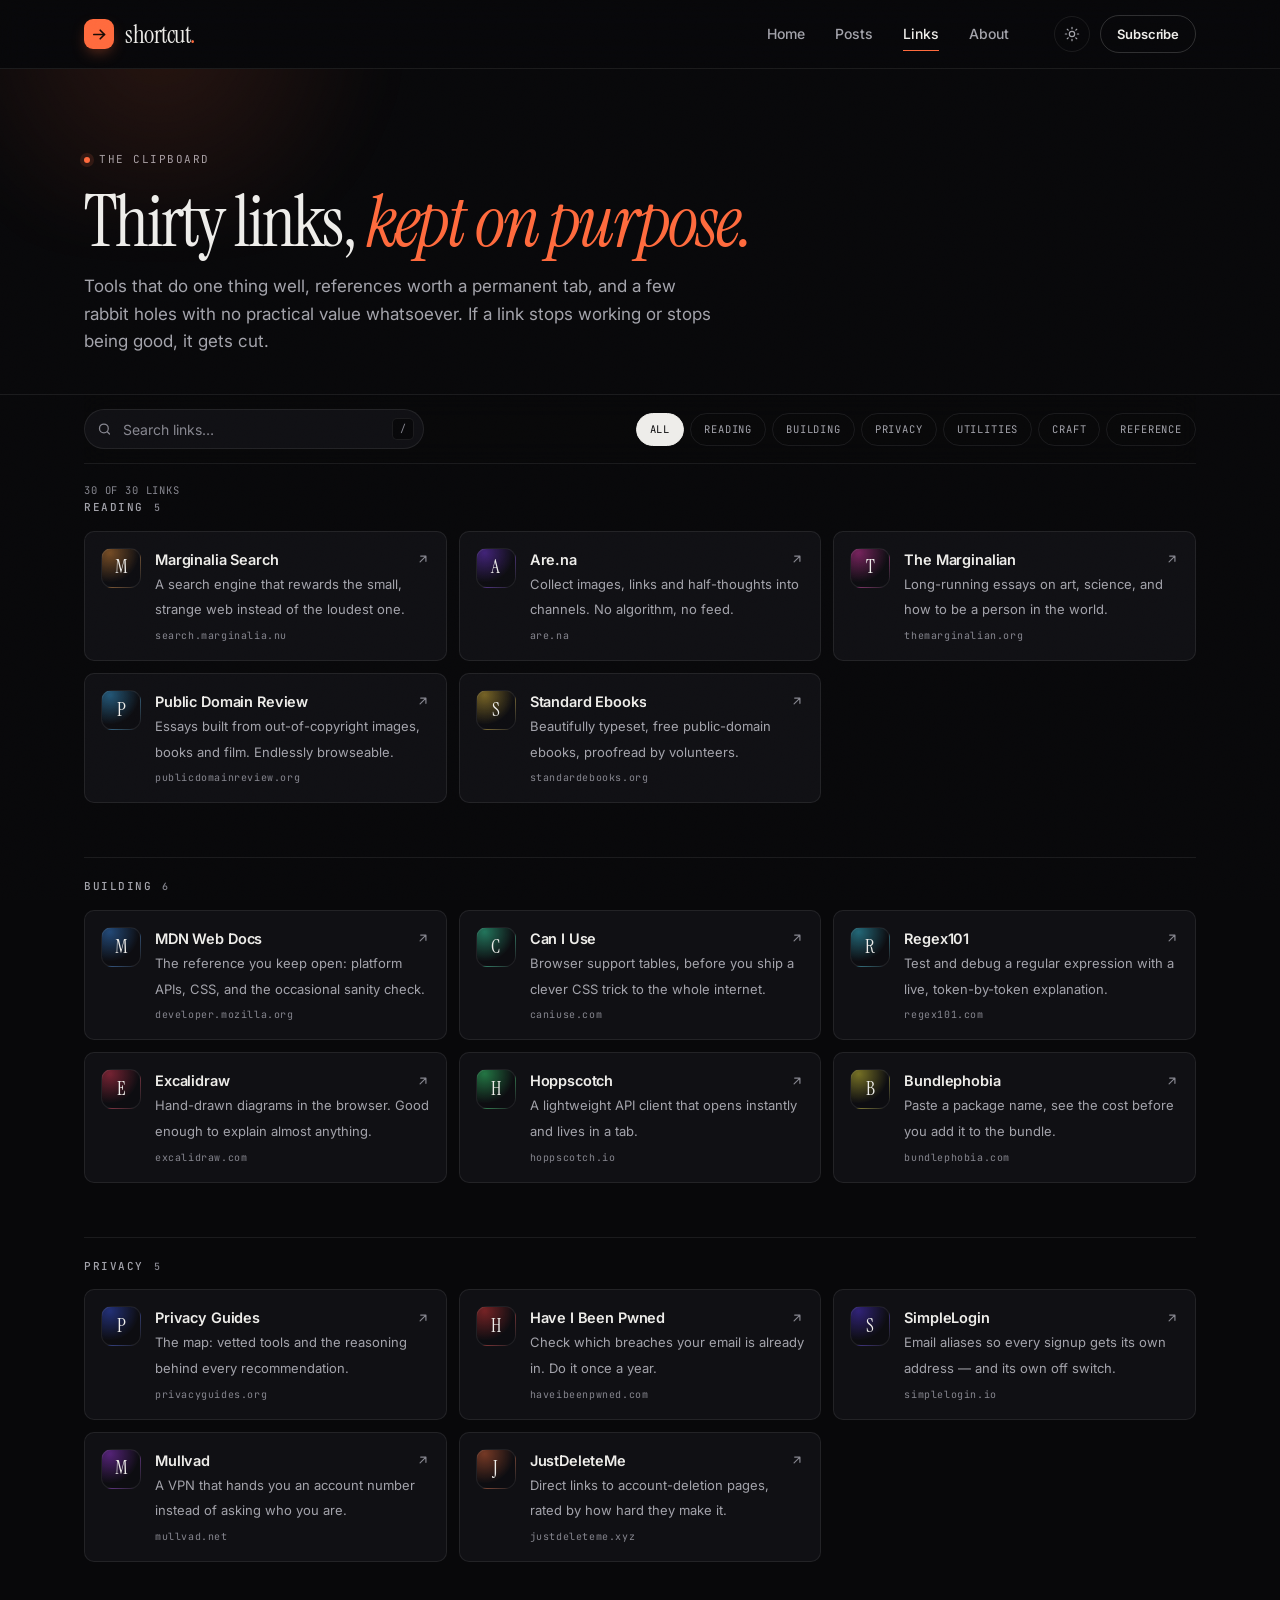
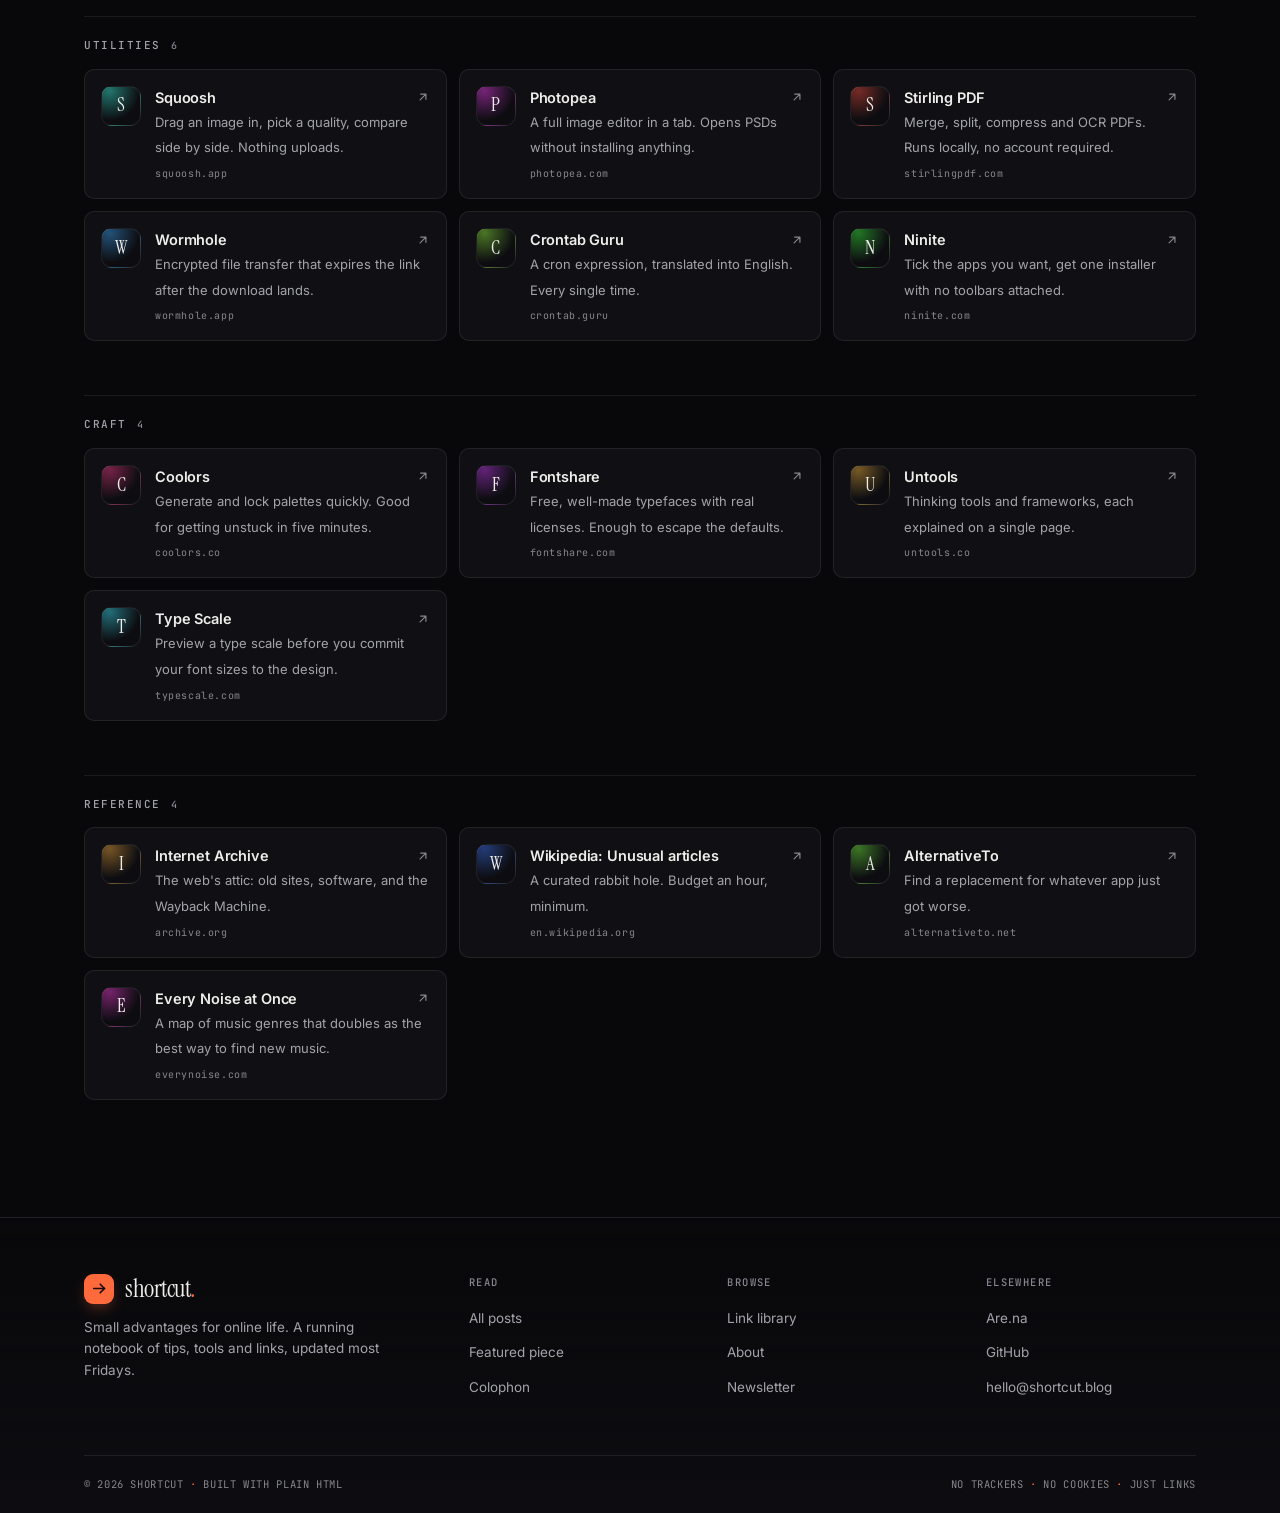
==== commit 9557b830: "Add files via upload" ====
--- a/website/links.html
+++ b/website/links.html
@@ -60,7 +60,7 @@
         <div class="search">
           <svg viewBox="0 0 24 24" fill="none" stroke="currentColor" stroke-width="2" stroke-linecap="round" aria-hidden="true"><circle cx="11" cy="11" r="7"/><path d="m20 20-3.5-3.5"/></svg>
           <label class="sr-only" for="links-search">Search links</label>
-          <input id="links-search" type="search" placeholder="Search names, notes, domains…" data-search autocomplete="off">
+          <input id="links-search" type="search" placeholder="Search links…" data-search autocomplete="off">
           <kbd>/</kbd>
         </div>
         <div class="chips" id="link-chips" role="group" aria-label="Filter by shelf"></div>
